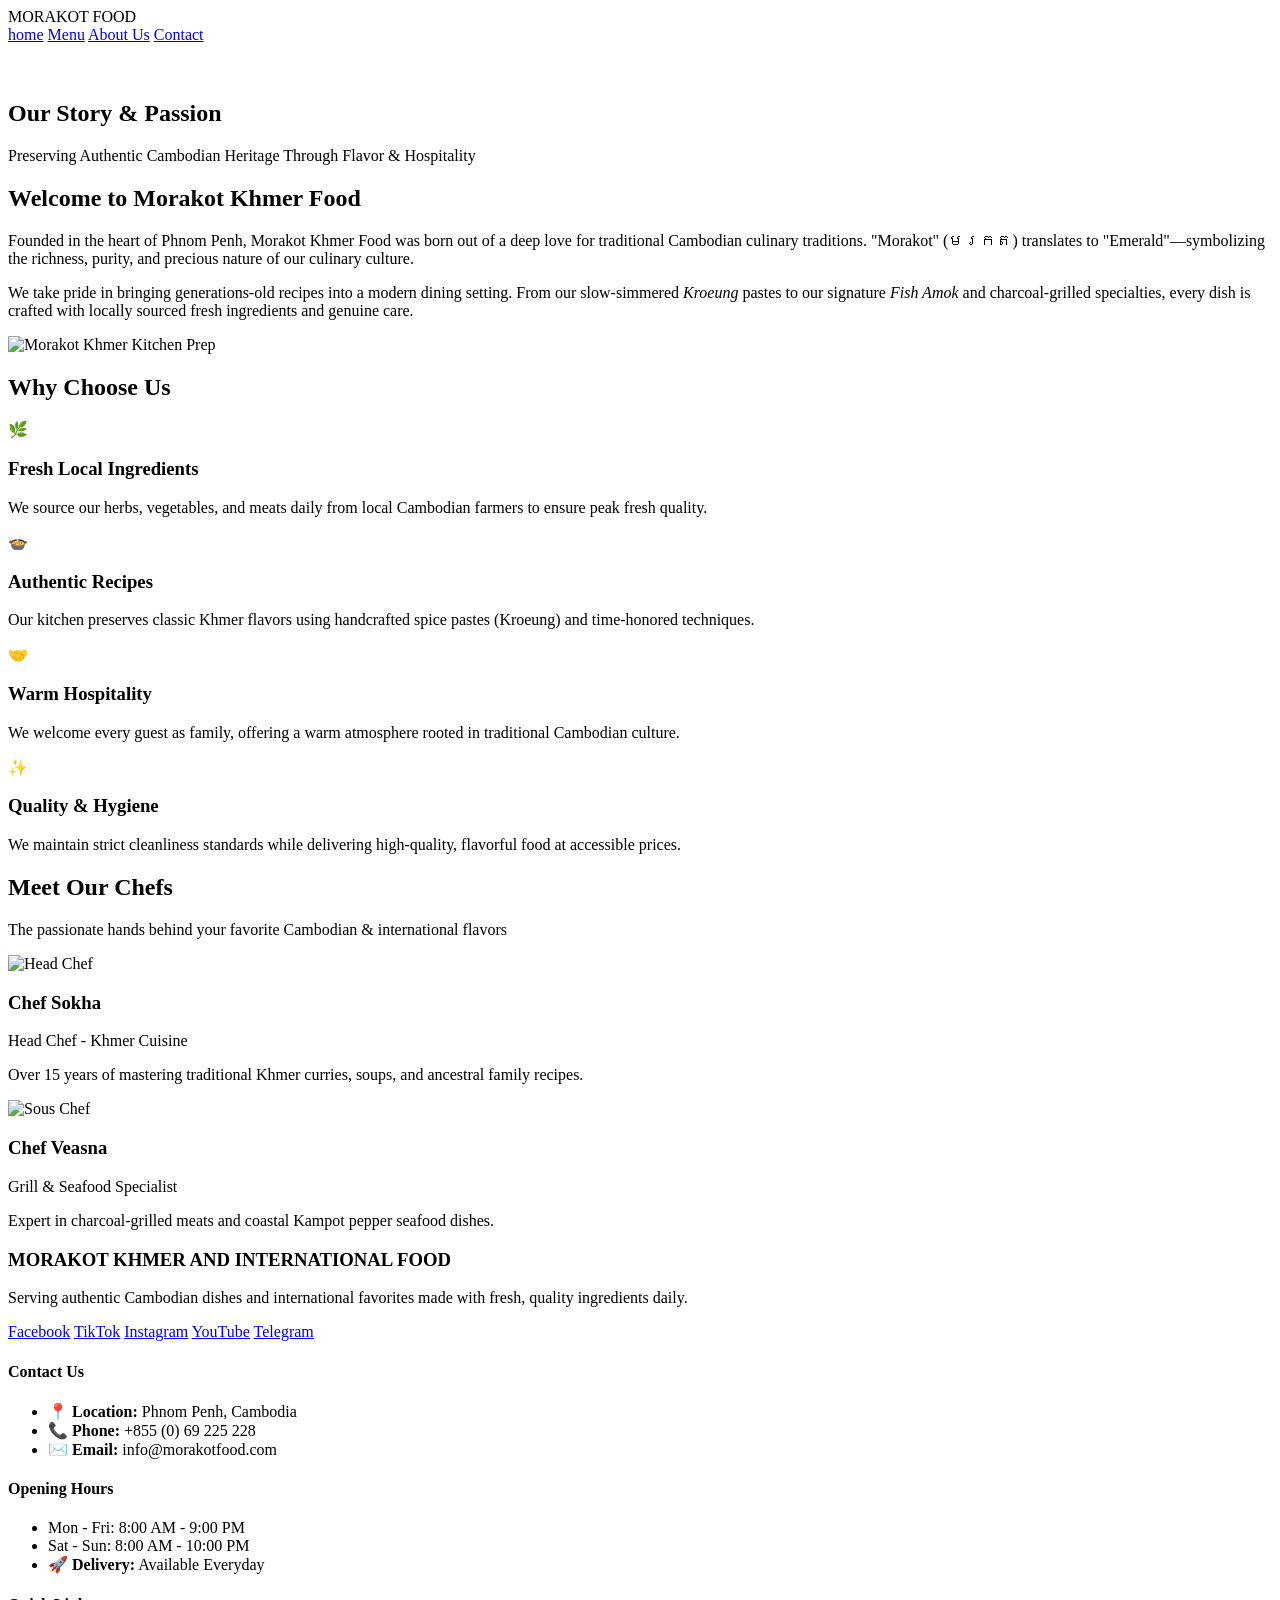
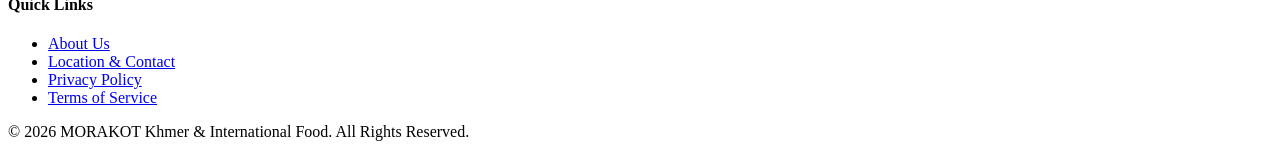
==== about.html @ caf5769f "Add files via upload" ====
<!DOCTYPE html>
<html lang="en">
<head>
    <meta charset="UTF-8">
    <meta name="viewport" content="width=device-width, initial-scale=1.0">
    <title>About Us - Morakot Khmer Food</title>
    <link rel="stylesheet" href="src/css/style.css">
</head>
<body>

    <header>
        <div class="logo">MORAKOT FOOD</div>

        <nav>
            <a href="index.html">home</a>
            <a href="menu.html">Menu</a>
            <a href="about.html" class="active">About Us</a>
            <a href="contact.html">Contact</a>
        </nav>
    </header>
<br>
    <!-- MAIN CONTENT: ABOUT US -->
    <main class="about-container">
        
        <!-- Hero Banner -->
        <section class="about-hero">
            <br>
            <h1>Our Story & Passion</h1>
            <p>Preserving Authentic Cambodian Heritage Through Flavor & Hospitality</p>
        </section>

        <!-- Story Section -->
        <section class="about-story">
            <div class="story-text">
                <h2>Welcome to Morakot Khmer Food</h2>
                <p>Founded in the heart of Phnom Penh, Morakot Khmer Food was born out of a deep love for traditional Cambodian culinary traditions. "Morakot" (មរកត) translates to "Emerald"—symbolizing the richness, purity, and precious nature of our culinary culture.</p>
                <p>We take pride in bringing generations-old recipes into a modern dining setting. From our slow-simmered <em>Kroeung</em> pastes to our signature <em>Fish Amok</em> and charcoal-grilled specialties, every dish is crafted with locally sourced fresh ingredients and genuine care.</p>
            </div>
            <div class="story-image">
                <img src="src/images/khfin1.jpg" alt="Morakot Khmer Kitchen Prep">
            </div>
        </section>

        <!-- Values Grid -->
        <section class="about-values">
            <h2>Why Choose Us</h2>
            <div class="values-grid">
                
                <div class="value-card">
                    <div class="value-icon">🌿</div>
                    <h3>Fresh Local Ingredients</h3>
                    <p>We source our herbs, vegetables, and meats daily from local Cambodian farmers to ensure peak fresh quality.</p>
                </div>

                <div class="value-card">
                    <div class="value-icon">🍲</div>
                    <h3>Authentic Recipes</h3>
                    <p>Our kitchen preserves classic Khmer flavors using handcrafted spice pastes (Kroeung) and time-honored techniques.</p>
                </div>

                <div class="value-card">
                    <div class="value-icon">🤝</div>
                    <h3>Warm Hospitality</h3>
                    <p>We welcome every guest as family, offering a warm atmosphere rooted in traditional Cambodian culture.</p>
                </div>

                <div class="value-card">
                    <div class="value-icon">✨</div>
                    <h3>Quality & Hygiene</h3>
                    <p>We maintain strict cleanliness standards while delivering high-quality, flavorful food at accessible prices.</p>
                </div>

            </div>
        </section>

        <!-- Team Highlights -->
        <section class="about-team">
            <h2>Meet Our Chefs</h2>
            <p class="team-subtitle">The passionate hands behind your favorite Cambodian & international flavors</p>
            
            <div class="team-grid">
                <div class="team-card">
                    <img src="src/images/chefman.jpg" alt="Head Chef">
                    <h3>Chef Sokha</h3>
                    <span>Head Chef - Khmer Cuisine</span>
                    <p>Over 15 years of mastering traditional Khmer curries, soups, and ancestral family recipes.</p>
                </div>

                <div class="team-card">
                    <img src="src/images/cheflolo.jpg" alt="Sous Chef">
                    <h3>Chef Veasna</h3>
                    <span>Grill & Seafood Specialist</span>
                    <p>Expert in charcoal-grilled meats and coastal Kampot pepper seafood dishes.</p>
                </div>
            </div>
        </section>

    </main>

<footer>
    <div class="footer-container">
        <!-- Column 1: About, Logo & Social Media Links -->
        <div class="footer-col" id="about">
            <h3 class="footer-logo">MORAKOT KHMER AND INTERNATIONAL FOOD</h3>
            <p class="footer-desc">Serving authentic Cambodian dishes and international favorites made with fresh, quality ingredients daily.</p>
            
            <!-- Social Media Text Badges -->
            <div class="footer-socials-text">
                <a href="https://facebook.com" target="_blank" class="social-badge">Facebook</a>
                <a href="https://tiktok.com" target="_blank" class="social-badge">TikTok</a>
                <a href="https://instagram.com" target="_blank" class="social-badge">Instagram</a>
                <a href="https://youtube.com" target="_blank" class="social-badge">YouTube</a>
                <a href="https://t.me" target="_blank" class="social-badge">Telegram</a>
            </div>
        </div>

        <!-- Column 2: Location & Contact -->
        <div class="footer-col" id="contact">
            <h4>Contact Us</h4>
            <ul class="footer-info">
                <li>📍 <strong>Location:</strong> Phnom Penh, Cambodia</li>
                <li>📞 <strong>Phone:</strong> +855 (0) 69 225 228</li>
                <li>✉️ <strong>Email:</strong> info@morakotfood.com</li>
            </ul>
        </div>

        <!-- Column 3: Hours -->
        <div class="footer-col">
            <h4>Opening Hours</h4>
            <ul class="footer-info">
                <li>Mon - Fri: 8:00 AM - 9:00 PM</li>
                <li>Sat - Sun: 8:00 AM - 10:00 PM</li>
                <li>🚀 <strong>Delivery:</strong> Available Everyday</li>
            </ul>
        </div>

        <!-- Column 4: Quick Links -->
        <div class="footer-col">
            <h4>Quick Links</h4>
            <ul class="footer-links-list">
                <li><a href="about.html">About Us</a></li>
                <li><a href="contact.html">Location & Contact</a></li>
                <li><a href="Privacy Policy.html">Privacy Policy</a></li>
                <li><a href="Terms of Service.html">Terms of Service</a></li>
            </ul>
        </div>
    </div>

    <div class="footer-bottom">
        <p>© 2026 MORAKOT Khmer & International Food. All Rights Reserved.</p>
    </div>
</footer>
    
    
</body>
</html>
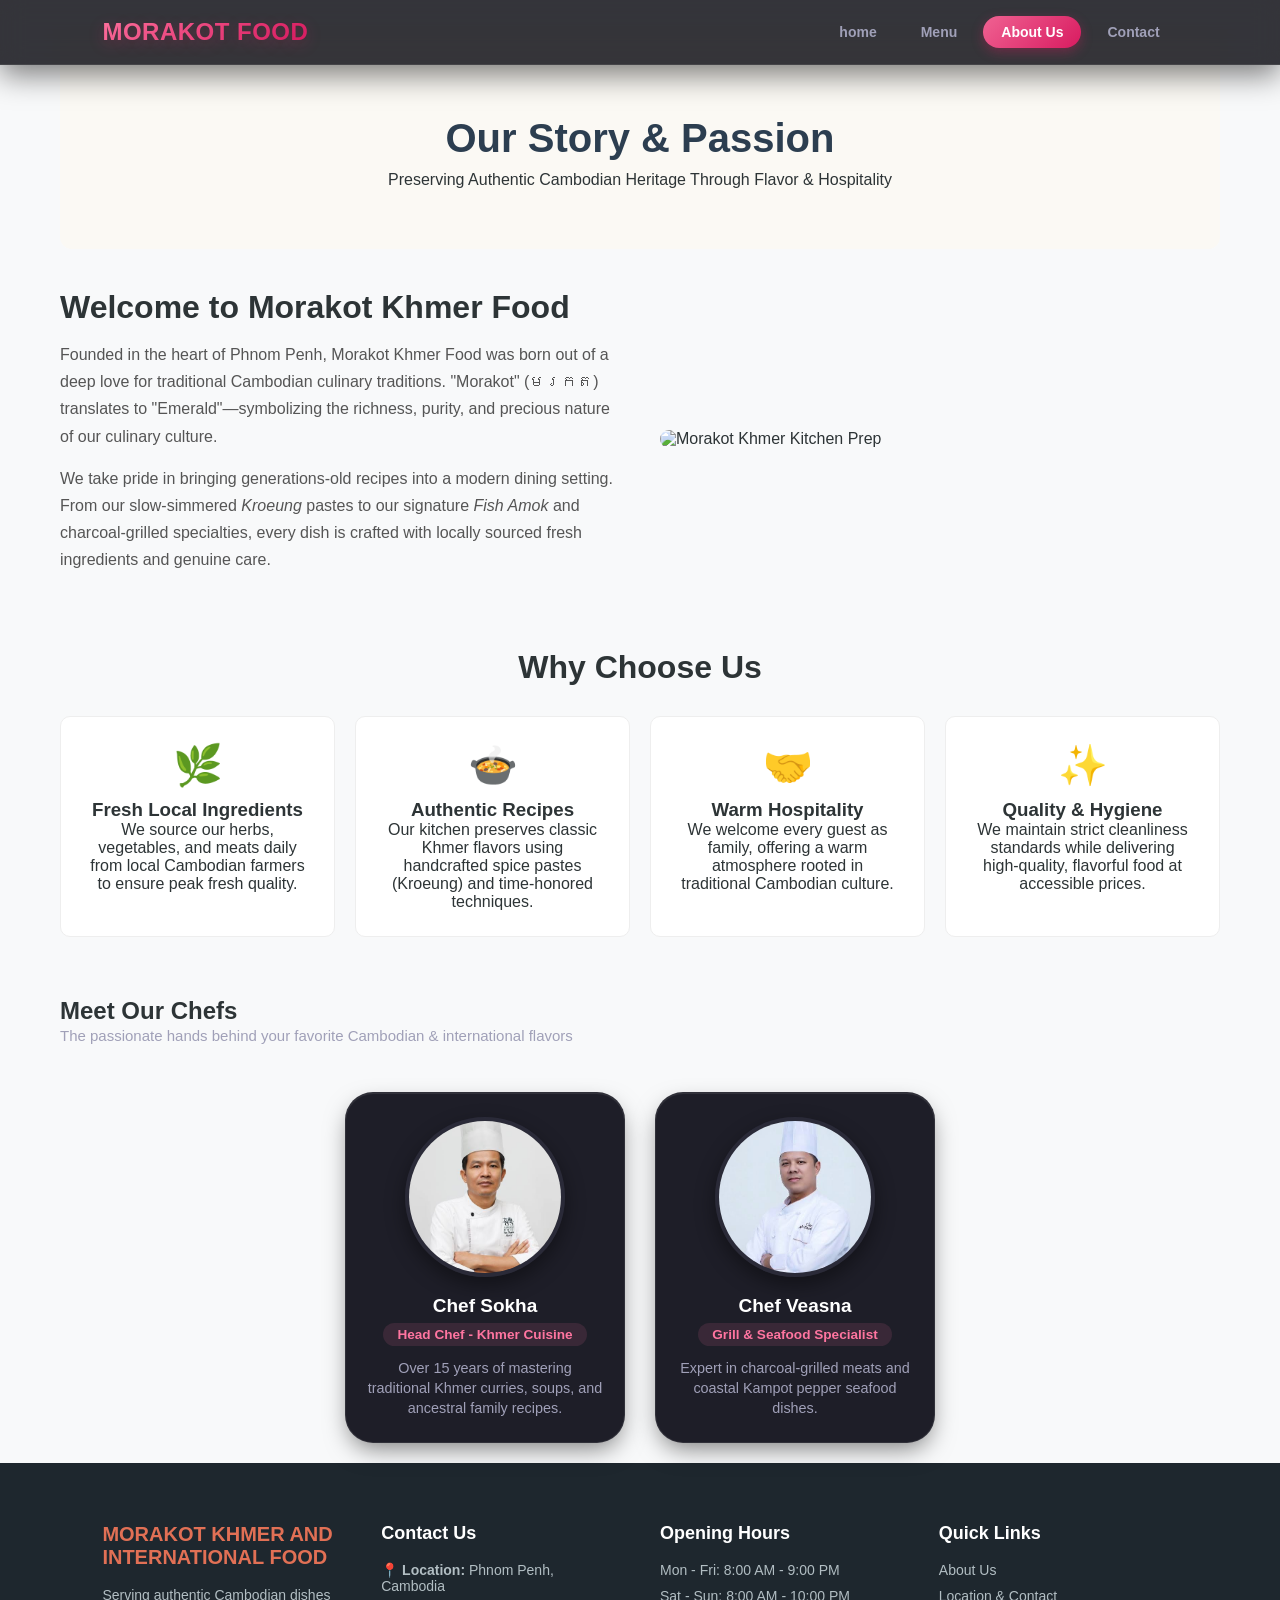
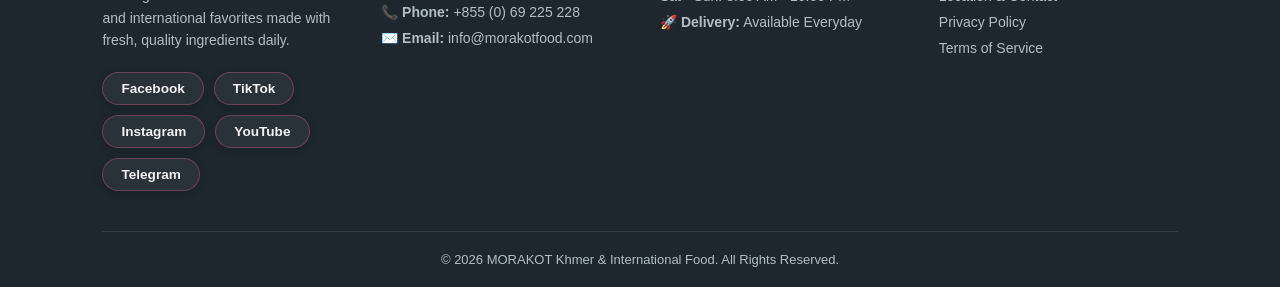
==== commit bf666b1b: "Fix HTML encoding issues in about.html" ====
--- a/about.html
+++ b/about.html
@@ -4,7 +4,7 @@
     <meta charset="UTF-8">
     <meta name="viewport" content="width=device-width, initial-scale=1.0">
     <title>About Us - Morakot Khmer Food</title>
-    <link rel="stylesheet" href="src/css/style.css">
+    <link rel="stylesheet" href="style.css">
 </head>
 <body>
 
@@ -80,14 +80,14 @@
             
             <div class="team-grid">
                 <div class="team-card">
-                    <img src="src/images/chefman.jpg" alt="Head Chef">
+                    <img src="chefman.jpg" alt="Head Chef">
                     <h3>Chef Sokha</h3>
                     <span>Head Chef - Khmer Cuisine</span>
                     <p>Over 15 years of mastering traditional Khmer curries, soups, and ancestral family recipes.</p>
                 </div>
 
                 <div class="team-card">
-                    <img src="src/images/cheflolo.jpg" alt="Sous Chef">
+                    <img src="cheflolo.jpg" alt="Sous Chef">
                     <h3>Chef Veasna</h3>
                     <span>Grill & Seafood Specialist</span>
                     <p>Expert in charcoal-grilled meats and coastal Kampot pepper seafood dishes.</p>
@@ -153,4 +153,4 @@
     
     
 </body>
-</html>+</html>
--- a/style.css
+++ b/style.css
@@ -0,0 +1,1182 @@
+*{
+    margin:0;
+    padding:0;
+    box-sizing:border-box;
+    font-family: 'Poppins', Arial, sans-serif;
+    scroll-behavior: smooth;
+}
+
+body{
+    background:#f8f9fa;
+    color: #2d3436;
+}
+
+/* Dark Bubbly Glassmorphism Sticky Header */
+header {
+    background: rgba(18, 18, 24, 0.85); /* Dark translucent background */
+    backdrop-filter: blur(12px); /* High-end glass blur */
+    -webkit-backdrop-filter: blur(12px);
+    padding: 16px 8%;
+    display: flex;
+    justify-content: space-between;
+    align-items: center;
+    border-bottom: 1px solid rgba(255, 255, 255, 0.08);
+    box-shadow: 0 10px 30px rgba(0, 0, 0, 0.5); /* Deep ambient shadow */
+    position: fixed;
+    top: 0;
+    left: 0;
+    width: 100%;
+    z-index: 1000;
+}
+
+.logo {
+    font-size: 24px;
+    font-weight: 800;
+    letter-spacing: 0.5px;
+    /* Vibrant pink gradient to match your price tags and add-to-cart buttons */
+    background: linear-gradient(135deg, #ff75a0, #d81b60);
+    -webkit-background-clip: text;
+    -webkit-text-fill-color: transparent;
+    text-shadow: 0 4px 15px rgba(216, 27, 96, 0.3);
+    transition: transform 0.3s cubic-bezier(0.34, 1.56, 0.64, 1);
+}
+
+.logo:hover {
+    transform: scale(1.05); /* Slight bubbly pop on logo hover */
+}
+
+nav {
+    display: flex;
+    align-items: center;
+    gap: 8px; /* Smooth spacing for pill links */
+}
+
+nav a {
+    text-decoration: none;
+    color: #a0a0b8; /* Muted text matching your product descriptions */
+    padding: 8px 18px;
+    border-radius: 50px; /* Bubbly pill shape */
+    font-weight: 600;
+    font-size: 14px;
+    transition: all 0.3s cubic-bezier(0.34, 1.56, 0.64, 1);
+}
+
+/* Bubbly Hover effect for nav links */
+nav a:hover {
+    color: #ffffff;
+    background: rgba(255, 255, 255, 0.08);
+    transform: translateY(-2px);
+    box-shadow: 0 4px 12px rgba(0, 0, 0, 0.3);
+}
+
+/* Optional active state link styling */
+nav a.active {
+    color: #ffffff;
+    background: linear-gradient(135deg, #f06292, #d81b60);
+    box-shadow: 0 4px 12px rgba(216, 27, 96, 0.35);
+}
+
+/* 100% True Full Screen Hero Section */
+.hero{
+    position: relative;
+    width: 100%;
+    height: 100vh;
+    display:flex;
+    justify-content:center;
+    align-items:center;
+    color:white;
+    text-align:center;
+    padding: 0 20px;
+    overflow: hidden;
+}
+
+/* Slideshow Container */
+.slideshow {
+    position: absolute;
+    top: 0;
+    left: 0;
+    width: 100%;
+    height: 100%;
+    z-index: 1;
+}
+
+/* Slide Layer with subtle Ken Burns zoom */
+.slide {
+    position: absolute;
+    top: 0;
+    left: 0;
+    width: 100%;
+    height: 100%;
+    background-size: cover;
+    background-position: center;
+    background-repeat: no-repeat;
+    opacity: 0;
+    animation: smoothFade 9s infinite ease-in-out;
+}
+
+.slide:nth-child(1) { animation-delay: 0s; }
+.slide:nth-child(2) { animation-delay: 3s; }
+.slide:nth-child(3) { animation-delay: 6s; }
+
+/* Text Content Overlay */
+.hero-content {
+    position: relative;
+    z-index: 2;
+    max-width: 800px;
+}
+
+.hero h1{
+    font-size:52px;
+    font-weight: 700;
+    margin-bottom: 15px;
+    text-shadow: 0 3px 12px rgba(0,0,0,0.6);
+    line-height: 1.2;
+}
+
+.hero p{
+    font-size:20px;
+    font-weight: 400;
+    margin-bottom: 30px;
+    text-shadow: 0 2px 10px rgba(0,0,0,0.6);
+}
+
+.btn-hero {
+    display: inline-block;
+    background: #e17055;
+    color: white;
+    text-decoration: none;
+    padding: 14px 36px;
+    font-size: 16px;
+    font-weight: 600;
+    border-radius: 30px;
+    box-shadow: 0 5px 15px rgba(225, 112, 85, 0.4);
+    transition: all 0.3s ease;
+    text-transform: uppercase;
+}
+
+.btn-hero:hover {
+    background: #d63031;
+    transform: translateY(-3px);
+    box-shadow: 0 8px 20px rgba(214, 48, 49, 0.5);
+}
+
+/* Smooth opacity crossfade keyframes */
+@keyframes smoothFade {
+    0% {
+        opacity: 0;
+        transform: scale(1);
+    }
+    10% {
+        opacity: 1;
+    }
+    33.3% {
+        opacity: 1;
+    }
+    43.3% {
+        opacity: 0;
+        transform: scale(1.05);
+    }
+    100% {
+        opacity: 0;
+        transform: scale(1);
+    }
+}
+
+/* Footer */
+footer {
+    background: #1e272e;
+    color: #dfe6e9;
+    padding: 60px 8% 20px 8%;
+}
+
+.footer-container {
+    max-width: 1200px;
+    margin: 0 auto;
+    display: grid;
+    grid-template-columns: repeat(auto-fit, minmax(220px, 1fr));
+    gap: 40px;
+    padding-bottom: 40px;
+    border-bottom: 1px solid rgba(255, 255, 255, 0.1);
+}
+
+.footer-col h3.footer-logo {
+    color: #e17055;
+    font-size: 20px;
+    margin-bottom: 15px;
+}
+
+.footer-col h4 {
+    color: #ffffff;
+    font-size: 18px;
+    margin-bottom: 18px;
+    position: relative;
+}
+
+.footer-desc {
+    font-size: 14px;
+    line-height: 1.6;
+    color: #b2bec3;
+}
+
+.footer-info, .footer-links-list {
+    list-style: none;
+    padding: 0;
+}
+
+.footer-info li, .footer-links-list li {
+    font-size: 14px;
+    margin-bottom: 10px;
+    color: #b2bec3;
+}
+
+.footer-links-list a {
+    color: #b2bec3;
+    text-decoration: none;
+    transition: color 0.2s;
+}
+
+.footer-links-list a:hover {
+    color: #e17055;
+}
+
+.footer-bottom {
+    text-align: center;
+    padding-top: 20px;
+    font-size: 13px;
+    color: #b2bec3;
+}
+        /* Menu Section */
+ .menu-section {
+            width: 100%;
+            max-width: 100%;
+            margin: 0 auto;
+            padding: 60px 3% 80px 3%;
+            background-color: #121218; /* Dark sleek background */
+        }
+
+        .section-title {
+            text-align: center;
+            font-family: var(--font-serif);
+            font-size: 38px;
+            color: #f1f1f6;
+            margin-bottom: 45px;
+            text-shadow: 0 4px 12px rgba(0, 0, 0, 0.5);
+        }
+
+        .product-grid {
+            display: grid;
+            grid-template-columns: repeat(3, 1fr);
+            grid-template-rows: repeat(5, auto);
+            gap: 28px;
+            width: 100%;
+        }
+
+        .product-card {
+            background-color: #1e1e28; /* Dark card surface */
+            border: 1px solid rgba(255, 255, 255, 0.08);
+            border-radius: 28px; /* Extra round "bubbly" corners */
+            padding: 20px;
+            display: flex;
+            flex-direction: column;
+            /* Soft, pillowy shadow for the bubble look */
+            box-shadow: 
+                0 10px 25px -5px rgba(0, 0, 0, 0.5),
+                0 8px 10px -6px rgba(0, 0, 0, 0.3),
+                inset 0 1px 1px rgba(255, 255, 255, 0.1); 
+            width: 100%;
+            /* Cubic-bezier curve gives a lively spring/bounce effect */
+            transition: transform 0.4s cubic-bezier(0.34, 1.56, 0.64, 1), box-shadow 0.4s ease, border-color 0.4s ease;
+        }
+
+        .product-card:hover {
+            transform: translateY(-10px) scale(1.02); /* Bouncy float up */
+            border-color: rgba(240, 98, 146, 0.4);
+            box-shadow: 
+                0 20px 35px -5px rgba(240, 98, 146, 0.25),
+                0 0 20px rgba(240, 98, 146, 0.15),
+                inset 0 1px 2px rgba(255, 255, 255, 0.2);
+        }
+
+        .product-img-wrapper {
+            width: 100%;
+            height: 260px;
+            border-radius: 20px; /* Bubbly inner corner */
+            overflow: hidden;
+            background-color: #2a2a38;
+            margin-bottom: 18px;
+        }
+
+        .product-img-wrapper img {
+            width: 100%;
+            height: 100%;
+            object-fit: cover;
+            transition: transform 0.5s cubic-bezier(0.25, 1, 0.5, 1);
+        }
+
+        .product-card:hover .product-img-wrapper img {
+            transform: scale(1.08);
+        }
+
+        .product-info {
+            display: flex;
+            flex-direction: column;
+            flex-grow: 1;
+        }
+
+        .product-title {
+            font-size: 18px;
+            font-weight: 700;
+            color: #ffffff;
+            margin-bottom: 8px;
+            line-height: 1.3;
+        }
+
+        .product-desc {
+            font-size: 13px;
+            color: #a0a0b8; /* Soft readable muted gray */
+            margin-bottom: 18px;
+            flex-grow: 1;
+            line-height: 1.5;
+        }
+
+        .product-footer {
+            display: flex;
+            align-items: center;
+            justify-content: space-between;
+            margin-top: auto;
+            padding-top: 14px;
+            border-top: 1px solid rgba(255, 255, 255, 0.08);
+        }
+
+        .product-price {
+            font-size: 20px;
+            font-weight: 800;
+            color: #ff75a0; /* Bright bubble-pink pop color */
+        }
+
+        .btn-add-cart {
+            background: linear-gradient(135deg, #f06292, #d81b60); /* Radiant bubble gradient */
+            color: #ffffff;
+            border: none;
+            padding: 10px 20px;
+            border-radius: 50px; /* Pill / Bubble button */
+            font-weight: 700;
+            font-size: 13px;
+            cursor: pointer;
+            box-shadow: 0 4px 12px rgba(216, 27, 96, 0.35);
+            transition: transform 0.25s cubic-bezier(0.34, 1.56, 0.64, 1), box-shadow 0.25s ease;
+        }
+
+        .btn-add-cart:hover {
+            transform: scale(1.08);
+            box-shadow: 0 6px 18px rgba(216, 27, 96, 0.5);
+        }
+
+        .btn-add-cart:active {
+            transform: scale(0.95);
+        }
+ /* About Page Styling */
+.about-container {
+    max-width: 1200px;
+    margin: 0 auto;
+    padding: 20px;
+}
+
+.about-hero {
+    text-align: center;
+    padding: 60px 20px;
+    background-color: #fbf9f4;
+    border-radius: 12px;
+    margin-bottom: 40px;
+}
+
+.about-hero h1 {
+    font-size: 2.5rem;
+    color: #2c3e50;
+    margin-bottom: 10px;
+}
+
+.about-story {
+    display: flex;
+    gap: 40px;
+    align-items: center;
+    margin-bottom: 60px;
+}
+
+.story-text {
+    flex: 1;
+}
+
+.story-text h2 {
+    font-size: 2rem;
+    margin-bottom: 15px;
+}
+
+.story-text p {
+    line-height: 1.7;
+    color: #555;
+    margin-bottom: 15px;
+}
+
+.story-image {
+    flex: 1;
+}
+
+.story-image img {
+    width: 100%;
+    border-radius: 12px;
+    object-fit: cover;
+}
+
+/* Values Grid */
+.about-values {
+    text-align: center;
+    margin-bottom: 60px;
+}
+
+.about-values h2 {
+    font-size: 2rem;
+    margin-bottom: 30px;
+}
+
+.values-grid {
+    display: grid;
+    grid-template-columns: repeat(auto-fit, minmax(240px, 1fr));
+    gap: 20px;
+}
+
+.value-card {
+    padding: 25px;
+    background: #fff;
+    border: 1px solid #eee;
+    border-radius: 10px;
+    text-align: center;
+}
+
+.value-icon {
+    font-size: 2.5rem;
+    margin-bottom: 10px;
+}
+
+//* Dark Bubbly Team Section */
+.about-team {
+    text-align: center;
+    margin-bottom: 80px;
+    padding: 0 3%;
+}
+
+.team-subtitle {
+    color: #a0a0b8; /* Muted gray text matching product descriptions */
+    font-size: 15px;
+    margin-bottom: 45px;
+    line-height: 1.5;
+}
+
+.team-grid {
+    display: flex;
+    justify-content: center;
+    gap: 30px;
+    flex-wrap: wrap;
+}
+
+.team-card {
+    width: 100%;
+    max-width: 280px;
+    text-align: center;
+    background-color: #1e1e28; /* Dark card surface */
+    border: 1px solid rgba(255, 255, 255, 0.08);
+    border-radius: 28px; /* Bubbly rounded corners */
+    padding: 24px 20px;
+    /* Soft, pillowy shadow effect */
+    box-shadow: 
+        0 10px 25px -5px rgba(0, 0, 0, 0.5),
+        inset 0 1px 1px rgba(255, 255, 255, 0.1);
+    /* Spring/bounce curve on hover */
+    transition: transform 0.4s cubic-bezier(0.34, 1.56, 0.64, 1), box-shadow 0.4s ease, border-color 0.4s ease;
+}
+
+.team-card:hover {
+    transform: translateY(-10px) scale(1.02); /* Bouncy float up */
+    border-color: rgba(240, 98, 146, 0.4);
+    box-shadow: 
+        0 20px 35px -5px rgba(240, 98, 146, 0.25),
+        inset 0 1px 2px rgba(255, 255, 255, 0.2);
+}
+
+.team-card img {
+    width: 160px;
+    height: 160px;
+    object-fit: cover;
+    border-radius: 50%; /* Bubbly circular avatar */
+    border: 4px solid #2a2a38;
+    margin: 0 auto 18px auto;
+    display: block;
+    box-shadow: 0 8px 20px rgba(0, 0, 0, 0.4);
+    transition: transform 0.4s cubic-bezier(0.34, 1.56, 0.64, 1), border-color 0.4s ease;
+}
+
+.team-card:hover img {
+    transform: scale(1.08); /* Avatar zoom effect */
+    border-color: #ff75a0;
+}
+
+.team-card h3 {
+    color: #ffffff;
+    font-size: 19px;
+    font-weight: 700;
+    margin-bottom: 6px;
+}
+
+.team-card span {
+    color: #ff75a0; /* Bright bubble-pink pop color */
+    font-size: 0.85rem;
+    font-weight: 600;
+    display: inline-block;
+    margin-bottom: 12px;
+    padding: 4px 14px;
+    background: rgba(255, 117, 160, 0.12); /* Subtle glowing pill background */
+    border-radius: 50px;
+}
+
+.team-card p {
+    color: #a0a0b8;
+    font-size: 0.9rem;
+    line-height: 1.4;
+}
+
+/* Responsive adjustments */
+@media (max-width: 768px) {
+    .about-story {
+        flex-direction: column;
+    }
+
+    .team-grid {
+        gap: 20px;
+    }
+    
+    .team-card {
+        max-width: 100%;
+    }
+}
+/* ==========================================================================
+   CONTACT PAGE & TABLE RESERVATION STYLES
+   ========================================================================== */
+
+/* Dark Bubbly Contact Hero */
+.contact-hero {
+    text-align: center;
+    padding: 3rem 1rem 1.5rem 1rem;
+}
+
+.contact-hero h1 {
+    font-size: 2.4rem;
+    color: #312a2a;
+    font-weight: 800;
+    margin-bottom: 0.5rem;
+    text-shadow: 0 0 20px rgba(255, 117, 160, 0.25);
+}
+
+.contact-hero p {
+    color: #a0a0b8;
+    font-size: 1.05rem;
+}
+
+/* Instant Booking Banner Card */
+.booking-banner-card {
+    background: #1e1e28;
+    border-radius: 28px;
+    border: 1px solid rgba(255, 117, 160, 0.25);
+    padding: 2.2rem;
+    margin: 0 auto 2.5rem auto;
+    max-width: 1200px;
+    box-shadow: 0 10px 30px rgba(0, 0, 0, 0.5);
+    text-align: center;
+    background-image: radial-gradient(circle at 50% 0%, rgba(240, 98, 146, 0.12) 0%, transparent 70%);
+}
+
+.booking-content h2 {
+    font-size: 1.7rem;
+    color: #ffffff;
+    font-weight: 700;
+    margin-bottom: 0.5rem;
+}
+
+.booking-content p {
+    color: #a0a0b8;
+    font-size: 0.98rem;
+    margin-bottom: 1.5rem;
+}
+
+.booking-actions {
+    display: flex;
+    justify-content: center;
+    gap: 1rem;
+    flex-wrap: wrap;
+}
+
+.booking-btn {
+    display: inline-flex;
+    align-items: center;
+    gap: 0.6rem;
+    padding: 0.85rem 1.8rem;
+    border-radius: 50px; /* Bubbly pill shape */
+    font-weight: 700;
+    font-size: 0.95rem;
+    text-decoration: none;
+    transition: all 0.35s cubic-bezier(0.34, 1.56, 0.64, 1);
+}
+
+.telegram-btn {
+    background-color: #229ED9;
+    color: #ffffff;
+    box-shadow: 0 4px 15px rgba(34, 158, 217, 0.3);
+}
+
+.telegram-btn:hover {
+    transform: translateY(-3px) scale(1.04);
+    box-shadow: 0 8px 22px rgba(34, 158, 217, 0.5);
+    background-color: #1a88bd;
+}
+
+.call-btn {
+    background: linear-gradient(135deg, #f06292, #d81b60);
+    color: #ffffff;
+    box-shadow: 0 4px 15px rgba(216, 27, 96, 0.35);
+}
+
+.call-btn:hover {
+    transform: translateY(-3px) scale(1.04);
+    box-shadow: 0 8px 25px rgba(216, 27, 96, 0.55);
+    background: linear-gradient(135deg, #ff75a0, #e91e63);
+}
+
+/* Main Container Layout */
+.contact-container {
+    max-width: 1200px;
+    margin: 2rem auto 4rem auto;
+    padding: 0 1.5rem;
+    display: grid;
+    grid-template-columns: 1fr 1.3fr;
+    gap: 2.5rem;
+    align-items: start;
+}
+
+/* Left Column - Contact Bubble Cards */
+.contact-info-wrapper {
+    display: flex;
+    flex-direction: column;
+    gap: 1.25rem;
+}
+
+.contact-bubble-card {
+    background: #1e1e28;
+    border-radius: 24px;
+    border: 1px solid rgba(255, 255, 255, 0.08);
+    padding: 1.3rem;
+    display: flex;
+    align-items: center;
+    gap: 1.2rem;
+    box-shadow: 0 10px 25px rgba(0, 0, 0, 0.4);
+    transition: all 0.4s cubic-bezier(0.34, 1.56, 0.64, 1);
+}
+
+.contact-bubble-card:hover {
+    transform: translateY(-6px);
+    border-color: rgba(255, 117, 160, 0.4);
+    box-shadow: 0 15px 35px rgba(240, 98, 146, 0.25);
+}
+
+.contact-icon {
+    font-size: 1.8rem;
+    color: #ff75a0;
+    background: #2a2a38;
+    width: 58px;
+    height: 58px;
+    display: flex;
+    align-items: center;
+    justify-content: center;
+    border-radius: 50%;
+    flex-shrink: 0;
+    box-shadow: inset 0 1px 2px rgba(255, 255, 255, 0.1);
+}
+
+.contact-details h3 {
+    font-size: 1.05rem;
+    color: #ffffff;
+    font-weight: 700;
+    margin-bottom: 0.2rem;
+}
+
+.contact-details p {
+    font-weight: 700;
+    color: #ff75a0;
+    font-size: 0.95rem;
+}
+
+.contact-details span {
+    font-size: 0.84rem;
+    color: #a0a0b8;
+}
+
+/* Right Column - Contact Form */
+.contact-form-card {
+    background: #1e1e28;
+    border-radius: 28px;
+    border: 1px solid rgba(255, 255, 255, 0.08);
+    padding: 2.2rem;
+    box-shadow: 0 10px 30px rgba(0, 0, 0, 0.5);
+}
+
+.contact-form-card h2 {
+    font-size: 1.6rem;
+    color: #ffffff;
+    font-weight: 700;
+    margin-bottom: 1.5rem;
+}
+
+.contact-form {
+    display: flex;
+    flex-direction: column;
+    gap: 1.2rem;
+}
+
+.form-group {
+    display: flex;
+    flex-direction: column;
+    gap: 0.5rem;
+}
+
+.form-row {
+    display: grid;
+    grid-template-columns: 1fr 1fr;
+    gap: 1rem;
+}
+
+.form-group label {
+    font-size: 0.88rem;
+    font-weight: 600;
+    color: #f1f1f6;
+}
+
+.form-group input,
+.form-group select,
+.form-group textarea {
+    padding: 0.85rem 1.1rem;
+    border-radius: 16px;
+    border: 1px solid rgba(255, 255, 255, 0.12);
+    background: #121218;
+    color: #ffffff;
+    font-family: inherit;
+    font-size: 0.95rem;
+    outline: none;
+    transition: all 0.3s ease;
+}
+
+.form-group input::placeholder,
+.form-group textarea::placeholder {
+    color: #6e6e85;
+}
+
+.form-group input:focus,
+.form-group select:focus,
+.form-group textarea:focus {
+    border-color: #ff75a0;
+    background: #181822;
+    box-shadow: 0 0 0 3px rgba(255, 117, 160, 0.25);
+}
+
+.submit-btn {
+    background: linear-gradient(135deg, #f06292, #d81b60);
+    color: #ffffff;
+    border: none;
+    padding: 0.95rem 1.8rem;
+    border-radius: 50px;
+    font-weight: 700;
+    font-size: 1rem;
+    cursor: pointer;
+    transition: all 0.35s cubic-bezier(0.34, 1.56, 0.64, 1);
+    box-shadow: 0 4px 15px rgba(216, 27, 96, 0.35);
+    margin-top: 0.5rem;
+}
+
+.submit-btn:hover {
+    transform: scale(1.03);
+    background: linear-gradient(135deg, #ff75a0, #e91e63);
+    box-shadow: 0 8px 25px rgba(216, 27, 96, 0.55);
+}
+
+/* Map Section */
+.map-section {
+    max-width: 1200px;
+    margin: 0 auto 4rem auto;
+    padding: 0 1.5rem;
+    text-align: center;
+}
+
+.map-section h2 {
+    font-size: 1.6rem;
+    color: #ffffff;
+    font-weight: 700;
+    margin-bottom: 1.5rem;
+}
+
+.map-container {
+    border-radius: 28px;
+    overflow: hidden;
+    border: 1px solid rgba(255, 117, 160, 0.25);
+    box-shadow: 0 10px 30px rgba(0, 0, 0, 0.5);
+}
+
+/* Responsive Rules */
+@media (max-width: 850px) {
+    .contact-container {
+        grid-template-columns: 1fr;
+    }
+    
+    .form-row {
+        grid-template-columns: 1fr;
+    }
+}
+/* ==========================================
+   ELEGANT PRIVACY POLICY STYLES
+   ========================================== */
+
+/* Color Palette Variables */
+/* Page Header */
+.privacy-hero-container {
+    max-width: 1080px;
+    margin: 40px auto 80px;
+    padding: 0 20px;
+}
+
+.privacy-header {
+    text-align: center;
+    margin-bottom: 50px;
+}
+
+.privacy-header .badge {
+    background-color: rgba(255, 117, 160, 0.12);
+    color: var(--accent-pink);
+    border: 1px solid rgba(255, 117, 160, 0.25);
+    font-size: 0.85rem;
+    font-weight: 700;
+    text-transform: uppercase;
+    letter-spacing: 1.5px;
+    padding: 8px 20px;
+    border-radius: 50px; /* Bubbly pill shape */
+    display: inline-block;
+    margin-bottom: 16px;
+    box-shadow: 0 0 15px rgba(255, 117, 160, 0.15);
+}
+
+.privacy-header h1 {
+    font-size: 2.8rem;
+    color: var(--text-bright);
+    margin: 0 0 12px 0;
+    font-weight: 800;
+    text-shadow: 0 0 20px rgba(255, 117, 160, 0.25);
+}
+
+.privacy-header .last-updated {
+    color: var(--text-muted);
+    font-size: 0.95rem;
+}
+
+/* Content Grid Layout */
+.privacy-content-grid {
+    display: grid;
+    grid-template-columns: repeat(2, 1fr);
+    gap: 24px;
+}
+
+/* Cards */
+.privacy-card {
+    background: var(--card-bg);
+    border: 1px solid var(--border-subtle);
+    border-radius: 24px; /* Bubbly rounded corners */
+    padding: 32px;
+    box-shadow: 0 10px 25px rgba(0, 0, 0, 0.4);
+    transition: all 0.4s cubic-bezier(0.34, 1.56, 0.64, 1);
+}
+
+.privacy-card:hover {
+    transform: translateY(-6px) scale(1.01);
+    border-color: var(--card-hover-border);
+    box-shadow: 0 18px 35px rgba(240, 98, 146, 0.2);
+}
+
+.privacy-card.full-width {
+    grid-column: 1 / -1;
+}
+
+.card-icon {
+    font-size: 2rem;
+    color: var(--accent-pink);
+    margin-bottom: 14px;
+    display: inline-block;
+}
+
+.privacy-card h2 {
+    color: var(--text-bright);
+    font-size: 1.35rem;
+    font-weight: 700;
+    margin-top: 0;
+    margin-bottom: 16px;
+    border-bottom: 2px solid rgba(255, 117, 160, 0.2);
+    padding-bottom: 10px;
+}
+
+.privacy-card p {
+    color: var(--text-muted);
+    line-height: 1.6;
+    margin-bottom: 12px;
+}
+
+.privacy-card ul {
+    padding-left: 20px;
+    margin: 0;
+}
+
+.privacy-card li {
+    margin-bottom: 10px;
+    color: var(--text-muted);
+    line-height: 1.5;
+}
+
+/* Special Banner Cards */
+.intro-card {
+    background: linear-gradient(135deg, #181824 0%, #252536 100%);
+    color: var(--text-bright);
+    border: 1px solid rgba(255, 117, 160, 0.3);
+    box-shadow: 0 12px 30px rgba(0, 0, 0, 0.5);
+}
+
+.intro-card p {
+    color: var(--text-main);
+    font-size: 1.1rem;
+    margin: 0;
+    line-height: 1.6;
+}
+
+.intro-card strong {
+    color: var(--accent-pink);
+    font-weight: 700;
+}
+
+.contact-card {
+    text-align: center;
+    background: rgba(255, 117, 160, 0.05);
+    border: 1px solid rgba(255, 117, 160, 0.3);
+    background-image: radial-gradient(circle at 50% 0%, rgba(240, 98, 146, 0.12) 0%, transparent 70%);
+}
+
+.contact-card h2 {
+    border-bottom: none;
+    padding-bottom: 0;
+}
+
+.contact-buttons {
+    display: flex;
+    justify-content: center;
+    gap: 16px;
+    margin-top: 24px;
+    flex-wrap: wrap;
+}
+
+.contact-btn {
+    background: var(--accent-gradient);
+    color: #ffffff;
+    text-decoration: none;
+    padding: 12px 28px;
+    border-radius: 50px; /* Bubbly pill shape */
+    font-weight: 700;
+    font-size: 0.95rem;
+    transition: all 0.35s cubic-bezier(0.34, 1.56, 0.64, 1);
+    box-shadow: 0 4px 15px rgba(216, 27, 96, 0.35);
+    display: inline-flex;
+    align-items: center;
+    justify-content: center;
+}
+
+.contact-btn:hover {
+    transform: translateY(-3px) scale(1.04);
+    box-shadow: 0 8px 25px rgba(216, 27, 96, 0.55);
+}
+
+.contact-btn.outline {
+    background: transparent;
+    color: var(--text-bright);
+    border: 2px solid var(--accent-pink);
+    box-shadow: none;
+}
+
+.contact-btn.outline:hover {
+    background: var(--accent-gradient);
+    color: #ffffff;
+    border-color: transparent;
+    box-shadow: 0 8px 25px rgba(216, 27, 96, 0.55);
+}
+
+/* Mobile Responsive Adjustments */
+@media (max-width: 768px) {
+    .privacy-content-grid {
+        grid-template-columns: 1fr;
+    }
+
+    .privacy-header h1 {
+        font-size: 2.1rem;
+    }
+
+    .privacy-card {
+        padding: 24px;
+    }
+
+    .contact-buttons {
+        flex-direction: column;
+    }
+}
+/* ==========================================
+   TERMS OF SERVICE PAGE STYLES
+   ========================================== */
+
+/* Dark Bubbly Terms & Conditions Container */
+.terms-hero-container {
+    max-width: 1080px;
+    margin: 40px auto 80px;
+    padding: 0 20px;
+}
+
+/* Header Section */
+.terms-header {
+    text-align: center;
+    margin-bottom: 50px;
+}
+
+.terms-header .badge {
+    background-color: rgba(255, 117, 160, 0.12);
+    color: #ff75a0;
+    border: 1px solid rgba(255, 117, 160, 0.25);
+    font-size: 0.85rem;
+    font-weight: 700;
+    text-transform: uppercase;
+    letter-spacing: 1.5px;
+    padding: 8px 20px;
+    border-radius: 50px; /* Bubbly pill shape */
+    display: inline-block;
+    margin-bottom: 16px;
+    box-shadow: 0 0 15px rgba(255, 117, 160, 0.15);
+}
+
+.terms-header h1 {
+    font-size: 2.8rem;
+    color: #2b2525;
+    margin: 0 0 12px 0;
+    font-weight: 800;
+    text-shadow: 0 0 20px rgba(255, 117, 160, 0.25);
+}
+
+.terms-header .last-updated {
+    color: #a0a0b8;
+    font-size: 0.95rem;
+}
+
+/* Grid Layout */
+.terms-content-grid {
+    display: grid;
+    grid-template-columns: repeat(2, 1fr);
+    gap: 24px;
+}
+
+/* Terms Cards */
+.terms-card {
+    background: #1e1e28;
+    border: 1px solid rgba(255, 255, 255, 0.08);
+    border-radius: 24px; /* Bubbly rounded corners */
+    padding: 32px;
+    box-shadow: 0 10px 25px rgba(0, 0, 0, 0.4);
+    transition: all 0.4s cubic-bezier(0.34, 1.56, 0.64, 1);
+}
+
+.terms-card:hover {
+    transform: translateY(-6px) scale(1.01);
+    border-color: rgba(255, 117, 160, 0.4);
+    box-shadow: 0 18px 35px rgba(240, 98, 146, 0.2);
+}
+
+.terms-card.full-width {
+    grid-column: 1 / -1;
+}
+
+.terms-card h2 {
+    color: #ffffff;
+    font-size: 1.35rem;
+    font-weight: 700;
+    margin-top: 0;
+    margin-bottom: 16px;
+    border-bottom: 2px solid rgba(255, 117, 160, 0.2);
+    padding-bottom: 10px;
+}
+
+.terms-card p {
+    color: #a0a0b8;
+    line-height: 1.6;
+    margin-bottom: 12px;
+}
+
+.terms-card ul {
+    padding-left: 20px;
+    margin: 0;
+}
+
+.terms-card li {
+    margin-bottom: 10px;
+    color: #a0a0b8;
+    line-height: 1.5;
+}
+
+/* Footer Social Media Badges */
+.footer-socials-text {
+    display: flex;
+    flex-wrap: wrap;
+    gap: 10px;
+    margin-top: 20px;
+}
+
+.social-badge {
+    display: inline-flex;
+    align-items: center;
+    justify-content: center;
+    padding: 8px 18px;
+    background-color: rgba(255, 255, 255, 0.05);
+    color: #f1f1f6;
+    border: 1px solid rgba(255, 117, 160, 0.3); /* Soft pink border */
+    border-radius: 50px; /* Bubbly pill shape */
+    font-size: 0.85rem;
+    font-weight: 600;
+    text-decoration: none;
+    transition: all 0.35s cubic-bezier(0.34, 1.56, 0.64, 1);
+    box-shadow: 0 2px 10px rgba(0, 0, 0, 0.2);
+}
+
+.social-badge:hover {
+    background: linear-gradient(135deg, #f06292, #d81b60); /* Gradient fill */
+    color: #ffffff;
+    border-color: transparent;
+    transform: translateY(-3px) scale(1.05);
+    box-shadow: 0 6px 20px rgba(216, 27, 96, 0.45);
+}
+
+/* Responsive Adjustments */
+@media (max-width: 768px) {
+    .terms-content-grid {
+        grid-template-columns: 1fr;
+    }
+
+    .terms-header h1 {
+        font-size: 2.1rem;
+    }
+
+    .terms-card {
+        padding: 24px;
+    }
+}
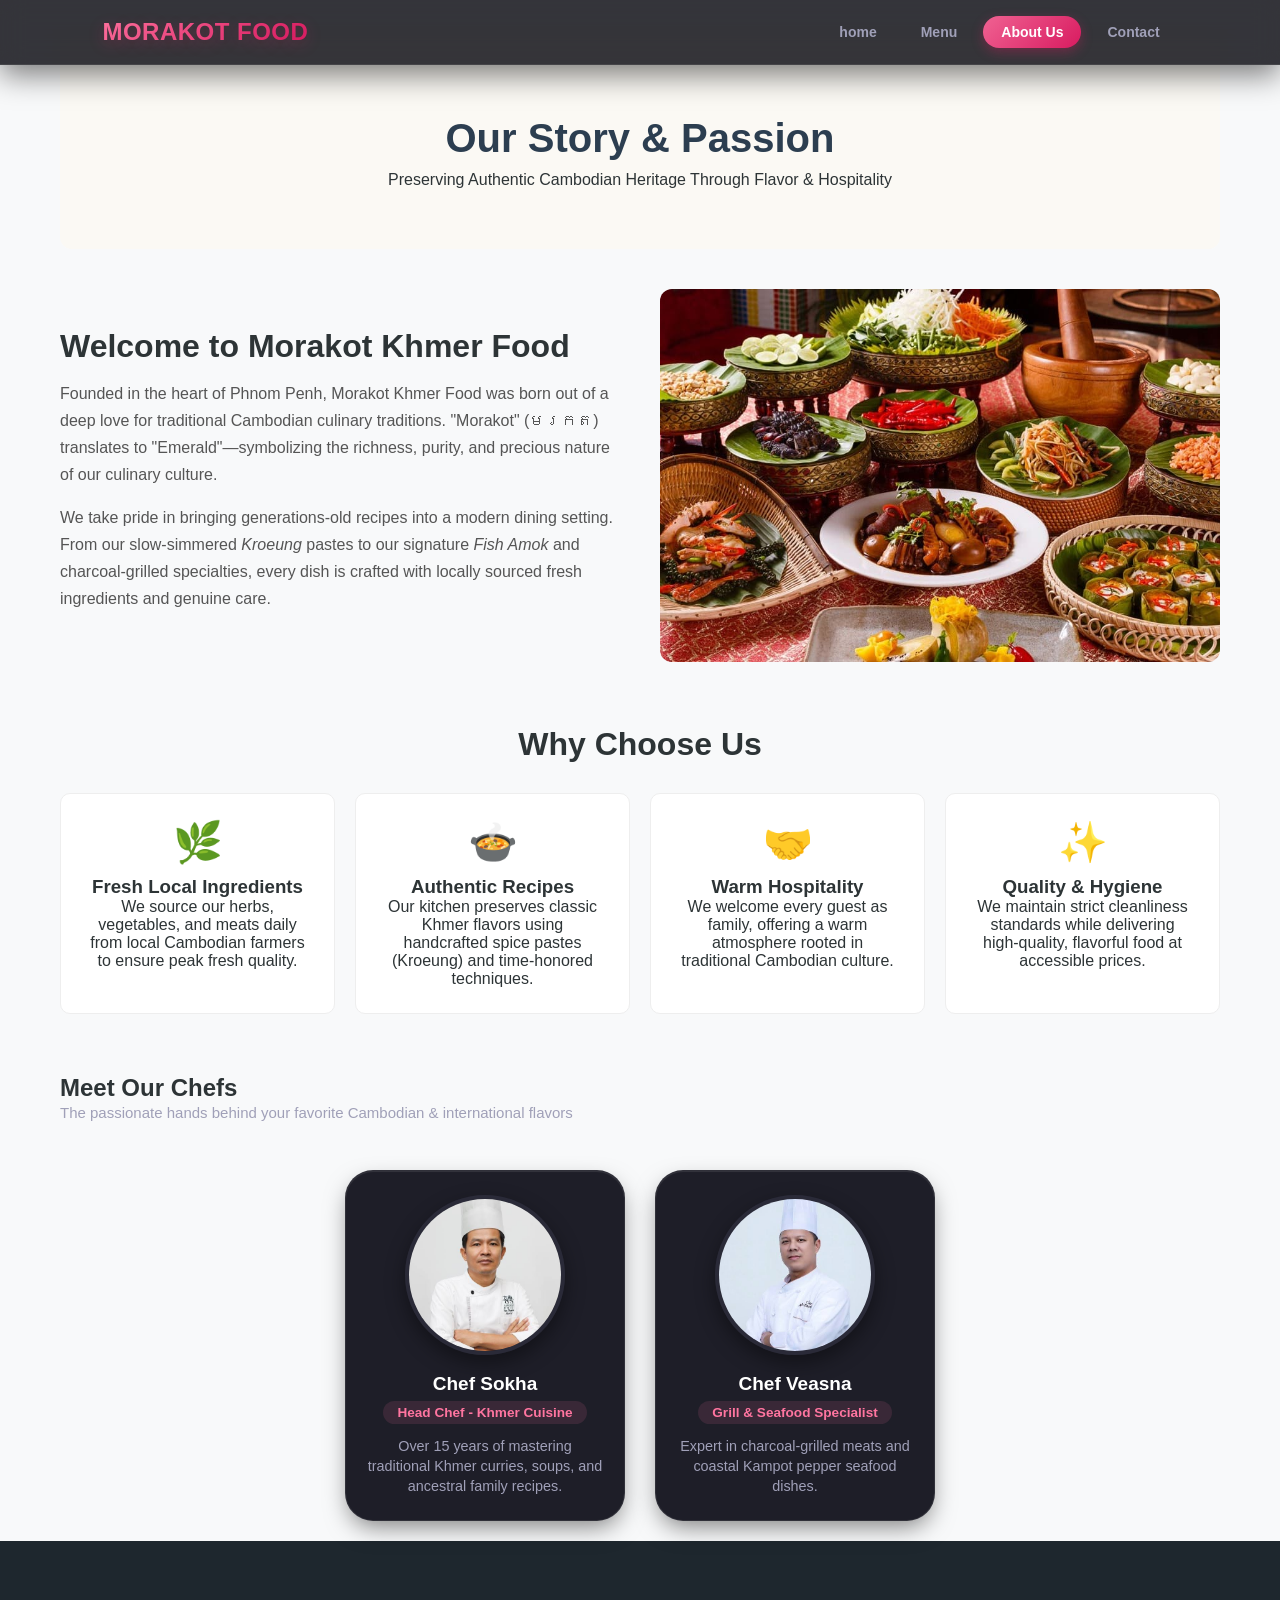
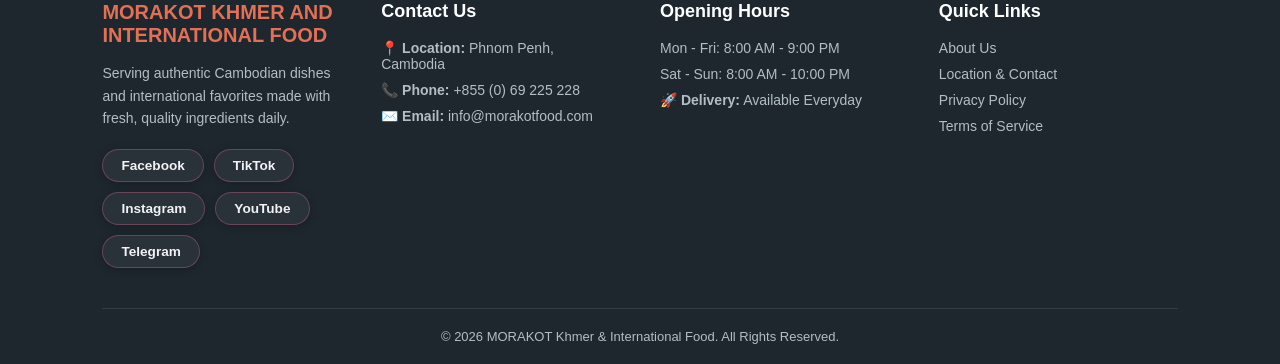
==== commit 206b461b: "Update about.html" ====
--- a/about.html
+++ b/about.html
@@ -37,7 +37,7 @@
                 <p>We take pride in bringing generations-old recipes into a modern dining setting. From our slow-simmered <em>Kroeung</em> pastes to our signature <em>Fish Amok</em> and charcoal-grilled specialties, every dish is crafted with locally sourced fresh ingredients and genuine care.</p>
             </div>
             <div class="story-image">
-                <img src="src/images/khfin1.jpg" alt="Morakot Khmer Kitchen Prep">
+                <img src="khfin1.jpg" alt="Morakot Khmer Kitchen Prep">
             </div>
         </section>
 
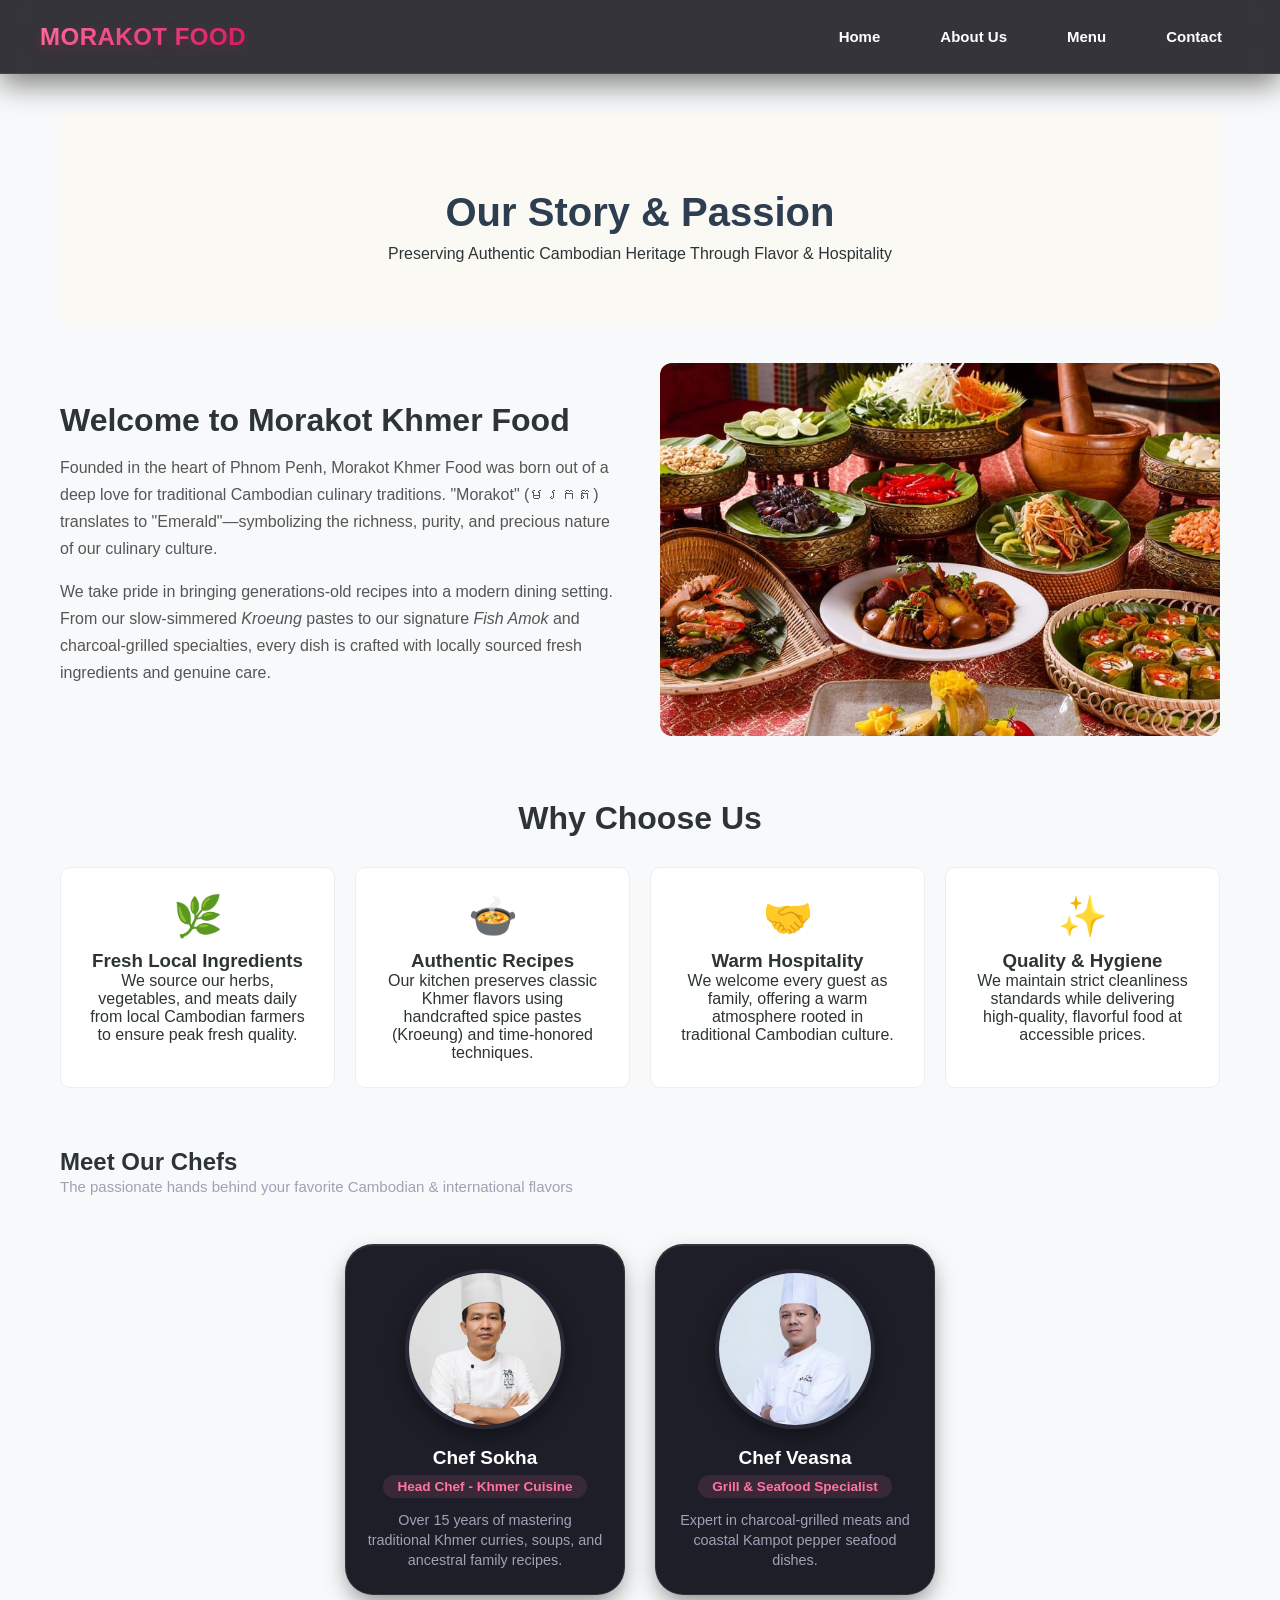
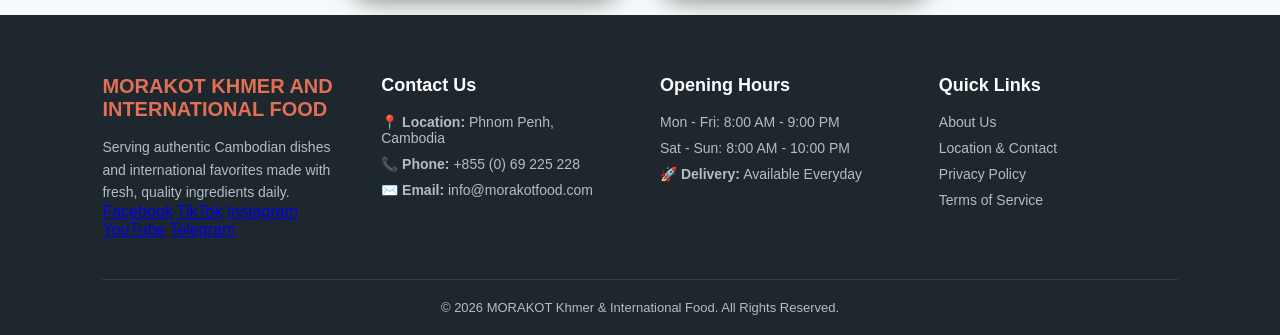
==== commit 7c78cd1f: "Update about.html" ====
--- a/about.html
+++ b/about.html
@@ -8,16 +8,63 @@
 </head>
 <body>
 
+   <!DOCTYPE html>
+<html lang="en">
+<head>
+    <meta charset="UTF-8">
+    <!-- 1. CRITICAL FOR PHONES: Place this inside <head> -->
+    <meta name="viewport" content="width=device-width, initial-scale=1.0">
+    <title>Morakot Food</title>
+    
+    <!-- Link to your CSS file -->
+    <link rel="stylesheet" href="style.css">
+</head>
+<body>
+
+    <!-- 2. HEADER STRUCTURE: Place this at the top of <body> -->
     <header>
         <div class="logo">MORAKOT FOOD</div>
-
-        <nav>
-            <a href="index.html">home</a>
-            <a href="menu.html">Menu</a>
-            <a href="about.html" class="active">About Us</a>
-            <a href="contact.html">Contact</a>
+        
+        <!-- Mobile Hamburger Toggle Button -->
+        <button class="menu-toggle" id="mobile-menu-btn" aria-label="Toggle Navigation">
+            <span></span>
+            <span></span>
+            <span></span>
+        </button>
+
+        <!-- Navigation Links -->
+        <nav id="nav-menu">
+            <a href="#home">Home</a>
+            <a href="#about">About Us</a>
+            <a href="#menu">Menu</a>
+            <a href="#contact">Contact</a>
         </nav>
     </header>
+
+    <!-- Rest of your website content (Hero, Menu, Footer, etc.) -->
+
+    <!-- 3. JAVASCRIPT: Place at the VERY BOTTOM right before </body> -->
+    <script>
+        const menuBtn = document.getElementById('mobile-menu-btn');
+        const navMenu = document.getElementById('nav-menu');
+
+        if (menuBtn && navMenu) {
+            menuBtn.addEventListener('click', (e) => {
+                e.stopPropagation();
+                menuBtn.classList.toggle('active');
+                navMenu.classList.toggle('active');
+            });
+
+            document.querySelectorAll('nav a').forEach(link => {
+                link.addEventListener('click', () => {
+                    menuBtn.classList.remove('active');
+                    navMenu.classList.remove('active');
+                });
+            });
+        }
+    </script>
+</body>
+</html>
 <br>
     <!-- MAIN CONTENT: ABOUT US -->
     <main class="about-container">
--- a/style.css
+++ b/style.css
@@ -1017,166 +1017,101 @@
     box-shadow: 0 8px 25px rgba(216, 27, 96, 0.55);
 }
 
-/* Mobile Responsive Adjustments */
-@media (max-width: 768px) {
-    .privacy-content-grid {
-        grid-template-columns: 1fr;
-    }
-
-    .privacy-header h1 {
-        font-size: 2.1rem;
-    }
-
-    .privacy-card {
-        padding: 24px;
-    }
-
-    .contact-buttons {
-        flex-direction: column;
-    }
-}
-/* ==========================================
-   TERMS OF SERVICE PAGE STYLES
-   ========================================== */
-
-/* Dark Bubbly Terms & Conditions Container */
-.terms-hero-container {
-    max-width: 1080px;
-    margin: 40px auto 80px;
-    padding: 0 20px;
-}
-
-/* Header Section */
-.terms-header {
-    text-align: center;
-    margin-bottom: 50px;
-}
-
-.terms-header .badge {
-    background-color: rgba(255, 117, 160, 0.12);
-    color: #ff75a0;
-    border: 1px solid rgba(255, 117, 160, 0.25);
-    font-size: 0.85rem;
-    font-weight: 700;
-    text-transform: uppercase;
-    letter-spacing: 1.5px;
-    padding: 8px 20px;
-    border-radius: 50px; /* Bubbly pill shape */
-    display: inline-block;
-    margin-bottom: 16px;
-    box-shadow: 0 0 15px rgba(255, 117, 160, 0.15);
-}
-
-.terms-header h1 {
-    font-size: 2.8rem;
-    color: #2b2525;
-    margin: 0 0 12px 0;
-    font-weight: 800;
-    text-shadow: 0 0 20px rgba(255, 117, 160, 0.25);
-}
-
-.terms-header .last-updated {
-    color: #a0a0b8;
-    font-size: 0.95rem;
-}
-
-/* Grid Layout */
-.terms-content-grid {
-    display: grid;
-    grid-template-columns: repeat(2, 1fr);
+/* Paste all the clean responsive CSS rules at the very end of style.css */
+
+/* Base Desktop Header */
+header {
+    display: flex;
+    justify-content: space-between;
+    align-items: center;
+    padding: 20px 40px;
+    position: relative;
+    z-index: 1000;
+}
+
+.menu-toggle {
+    display: none;
+    background: transparent;
+    border: none;
+    cursor: pointer;
+    padding: 0;
+    width: 26px;
+    height: 18px;
+    flex-direction: column;
+    justify-content: space-between;
+    z-index: 1001;
+}
+
+.menu-toggle span {
+    width: 100%;
+    height: 3px;
+    background-color: #ff75a0;
+    border-radius: 4px;
+    transition: transform 0.3s ease, opacity 0.3s ease;
+}
+
+nav {
+    display: flex;
+    align-items: center;
     gap: 24px;
 }
 
-/* Terms Cards */
-.terms-card {
-    background: #1e1e28;
-    border: 1px solid rgba(255, 255, 255, 0.08);
-    border-radius: 24px; /* Bubbly rounded corners */
-    padding: 32px;
-    box-shadow: 0 10px 25px rgba(0, 0, 0, 0.4);
-    transition: all 0.4s cubic-bezier(0.34, 1.56, 0.64, 1);
-}
-
-.terms-card:hover {
-    transform: translateY(-6px) scale(1.01);
-    border-color: rgba(255, 117, 160, 0.4);
-    box-shadow: 0 18px 35px rgba(240, 98, 146, 0.2);
-}
-
-.terms-card.full-width {
-    grid-column: 1 / -1;
-}
-
-.terms-card h2 {
-    color: #ffffff;
-    font-size: 1.35rem;
-    font-weight: 700;
-    margin-top: 0;
-    margin-bottom: 16px;
-    border-bottom: 2px solid rgba(255, 117, 160, 0.2);
-    padding-bottom: 10px;
-}
-
-.terms-card p {
-    color: #a0a0b8;
-    line-height: 1.6;
-    margin-bottom: 12px;
-}
-
-.terms-card ul {
-    padding-left: 20px;
-    margin: 0;
-}
-
-.terms-card li {
-    margin-bottom: 10px;
-    color: #a0a0b8;
-    line-height: 1.5;
-}
-
-/* Footer Social Media Badges */
-.footer-socials-text {
-    display: flex;
-    flex-wrap: wrap;
-    gap: 10px;
-    margin-top: 20px;
-}
-
-.social-badge {
-    display: inline-flex;
-    align-items: center;
-    justify-content: center;
-    padding: 8px 18px;
-    background-color: rgba(255, 255, 255, 0.05);
-    color: #f1f1f6;
-    border: 1px solid rgba(255, 117, 160, 0.3); /* Soft pink border */
-    border-radius: 50px; /* Bubbly pill shape */
-    font-size: 0.85rem;
+nav a {
+    color: #ffffff;
+    text-decoration: none;
     font-weight: 600;
-    text-decoration: none;
-    transition: all 0.35s cubic-bezier(0.34, 1.56, 0.64, 1);
-    box-shadow: 0 2px 10px rgba(0, 0, 0, 0.2);
-}
-
-.social-badge:hover {
-    background: linear-gradient(135deg, #f06292, #d81b60); /* Gradient fill */
-    color: #ffffff;
-    border-color: transparent;
-    transform: translateY(-3px) scale(1.05);
-    box-shadow: 0 6px 20px rgba(216, 27, 96, 0.45);
-}
-
-/* Responsive Adjustments */
-@media (max-width: 768px) {
-    .terms-content-grid {
-        grid-template-columns: 1fr;
-    }
-
-    .terms-header h1 {
-        font-size: 2.1rem;
-    }
-
-    .terms-card {
-        padding: 24px;
-    }
-}+    font-size: 15px;
+}
+
+/* --- MOBILE SPECIFIC RULES (Phones <= 768px) --- */
+@media screen and (max-width: 768px) {
+    header {
+        flex-wrap: wrap !important;
+        padding: 14px 20px !important;
+        background: rgba(18, 18, 24, 0.95);
+        border-radius: 20px;
+        border: 1px solid rgba(255, 117, 160, 0.25);
+        width: 92%;
+        margin: 10px auto;
+    }
+
+    /* Force button visible on phone screens */
+    header .menu-toggle {
+        display: flex !important;
+    }
+
+    /* Animate lines into 'X' when open */
+    header .menu-toggle.active span:nth-child(1) {
+        transform: translateY(7.5px) rotate(45deg);
+    }
+    header .menu-toggle.active span:nth-child(2) {
+        opacity: 0;
+    }
+    header .menu-toggle.active span:nth-child(3) {
+        transform: translateY(-7.5px) rotate(-45deg);
+    }
+
+    /* Mobile Dropdown Container */
+    header nav {
+        display: none !important;
+        width: 100% !important;
+        flex-direction: column !important;
+        gap: 12px !important;
+        margin-top: 14px !important;
+        padding-top: 14px !important;
+        border-top: 1px solid rgba(255, 255, 255, 0.1);
+    }
+
+    /* Open State */
+    header nav.active {
+        display: flex !important;
+    }
+
+    header nav a {
+        display: block !important;
+        width: 100%;
+        text-align: center;
+        padding: 8px 0;
+        font-size: 15px;
+    }
+}
--- a/style.css
+++ b/style.css
@@ -1017,166 +1017,101 @@
     box-shadow: 0 8px 25px rgba(216, 27, 96, 0.55);
 }
 
-/* Mobile Responsive Adjustments */
-@media (max-width: 768px) {
-    .privacy-content-grid {
-        grid-template-columns: 1fr;
-    }
-
-    .privacy-header h1 {
-        font-size: 2.1rem;
-    }
-
-    .privacy-card {
-        padding: 24px;
-    }
-
-    .contact-buttons {
-        flex-direction: column;
-    }
-}
-/* ==========================================
-   TERMS OF SERVICE PAGE STYLES
-   ========================================== */
-
-/* Dark Bubbly Terms & Conditions Container */
-.terms-hero-container {
-    max-width: 1080px;
-    margin: 40px auto 80px;
-    padding: 0 20px;
-}
-
-/* Header Section */
-.terms-header {
-    text-align: center;
-    margin-bottom: 50px;
-}
-
-.terms-header .badge {
-    background-color: rgba(255, 117, 160, 0.12);
-    color: #ff75a0;
-    border: 1px solid rgba(255, 117, 160, 0.25);
-    font-size: 0.85rem;
-    font-weight: 700;
-    text-transform: uppercase;
-    letter-spacing: 1.5px;
-    padding: 8px 20px;
-    border-radius: 50px; /* Bubbly pill shape */
-    display: inline-block;
-    margin-bottom: 16px;
-    box-shadow: 0 0 15px rgba(255, 117, 160, 0.15);
-}
-
-.terms-header h1 {
-    font-size: 2.8rem;
-    color: #2b2525;
-    margin: 0 0 12px 0;
-    font-weight: 800;
-    text-shadow: 0 0 20px rgba(255, 117, 160, 0.25);
-}
-
-.terms-header .last-updated {
-    color: #a0a0b8;
-    font-size: 0.95rem;
-}
-
-/* Grid Layout */
-.terms-content-grid {
-    display: grid;
-    grid-template-columns: repeat(2, 1fr);
+/* Paste all the clean responsive CSS rules at the very end of style.css */
+
+/* Base Desktop Header */
+header {
+    display: flex;
+    justify-content: space-between;
+    align-items: center;
+    padding: 20px 40px;
+    position: relative;
+    z-index: 1000;
+}
+
+.menu-toggle {
+    display: none;
+    background: transparent;
+    border: none;
+    cursor: pointer;
+    padding: 0;
+    width: 26px;
+    height: 18px;
+    flex-direction: column;
+    justify-content: space-between;
+    z-index: 1001;
+}
+
+.menu-toggle span {
+    width: 100%;
+    height: 3px;
+    background-color: #ff75a0;
+    border-radius: 4px;
+    transition: transform 0.3s ease, opacity 0.3s ease;
+}
+
+nav {
+    display: flex;
+    align-items: center;
     gap: 24px;
 }
 
-/* Terms Cards */
-.terms-card {
-    background: #1e1e28;
-    border: 1px solid rgba(255, 255, 255, 0.08);
-    border-radius: 24px; /* Bubbly rounded corners */
-    padding: 32px;
-    box-shadow: 0 10px 25px rgba(0, 0, 0, 0.4);
-    transition: all 0.4s cubic-bezier(0.34, 1.56, 0.64, 1);
-}
-
-.terms-card:hover {
-    transform: translateY(-6px) scale(1.01);
-    border-color: rgba(255, 117, 160, 0.4);
-    box-shadow: 0 18px 35px rgba(240, 98, 146, 0.2);
-}
-
-.terms-card.full-width {
-    grid-column: 1 / -1;
-}
-
-.terms-card h2 {
-    color: #ffffff;
-    font-size: 1.35rem;
-    font-weight: 700;
-    margin-top: 0;
-    margin-bottom: 16px;
-    border-bottom: 2px solid rgba(255, 117, 160, 0.2);
-    padding-bottom: 10px;
-}
-
-.terms-card p {
-    color: #a0a0b8;
-    line-height: 1.6;
-    margin-bottom: 12px;
-}
-
-.terms-card ul {
-    padding-left: 20px;
-    margin: 0;
-}
-
-.terms-card li {
-    margin-bottom: 10px;
-    color: #a0a0b8;
-    line-height: 1.5;
-}
-
-/* Footer Social Media Badges */
-.footer-socials-text {
-    display: flex;
-    flex-wrap: wrap;
-    gap: 10px;
-    margin-top: 20px;
-}
-
-.social-badge {
-    display: inline-flex;
-    align-items: center;
-    justify-content: center;
-    padding: 8px 18px;
-    background-color: rgba(255, 255, 255, 0.05);
-    color: #f1f1f6;
-    border: 1px solid rgba(255, 117, 160, 0.3); /* Soft pink border */
-    border-radius: 50px; /* Bubbly pill shape */
-    font-size: 0.85rem;
+nav a {
+    color: #ffffff;
+    text-decoration: none;
     font-weight: 600;
-    text-decoration: none;
-    transition: all 0.35s cubic-bezier(0.34, 1.56, 0.64, 1);
-    box-shadow: 0 2px 10px rgba(0, 0, 0, 0.2);
-}
-
-.social-badge:hover {
-    background: linear-gradient(135deg, #f06292, #d81b60); /* Gradient fill */
-    color: #ffffff;
-    border-color: transparent;
-    transform: translateY(-3px) scale(1.05);
-    box-shadow: 0 6px 20px rgba(216, 27, 96, 0.45);
-}
-
-/* Responsive Adjustments */
-@media (max-width: 768px) {
-    .terms-content-grid {
-        grid-template-columns: 1fr;
-    }
-
-    .terms-header h1 {
-        font-size: 2.1rem;
-    }
-
-    .terms-card {
-        padding: 24px;
-    }
-}+    font-size: 15px;
+}
+
+/* --- MOBILE SPECIFIC RULES (Phones <= 768px) --- */
+@media screen and (max-width: 768px) {
+    header {
+        flex-wrap: wrap !important;
+        padding: 14px 20px !important;
+        background: rgba(18, 18, 24, 0.95);
+        border-radius: 20px;
+        border: 1px solid rgba(255, 117, 160, 0.25);
+        width: 92%;
+        margin: 10px auto;
+    }
+
+    /* Force button visible on phone screens */
+    header .menu-toggle {
+        display: flex !important;
+    }
+
+    /* Animate lines into 'X' when open */
+    header .menu-toggle.active span:nth-child(1) {
+        transform: translateY(7.5px) rotate(45deg);
+    }
+    header .menu-toggle.active span:nth-child(2) {
+        opacity: 0;
+    }
+    header .menu-toggle.active span:nth-child(3) {
+        transform: translateY(-7.5px) rotate(-45deg);
+    }
+
+    /* Mobile Dropdown Container */
+    header nav {
+        display: none !important;
+        width: 100% !important;
+        flex-direction: column !important;
+        gap: 12px !important;
+        margin-top: 14px !important;
+        padding-top: 14px !important;
+        border-top: 1px solid rgba(255, 255, 255, 0.1);
+    }
+
+    /* Open State */
+    header nav.active {
+        display: flex !important;
+    }
+
+    header nav a {
+        display: block !important;
+        width: 100%;
+        text-align: center;
+        padding: 8px 0;
+        font-size: 15px;
+    }
+}
